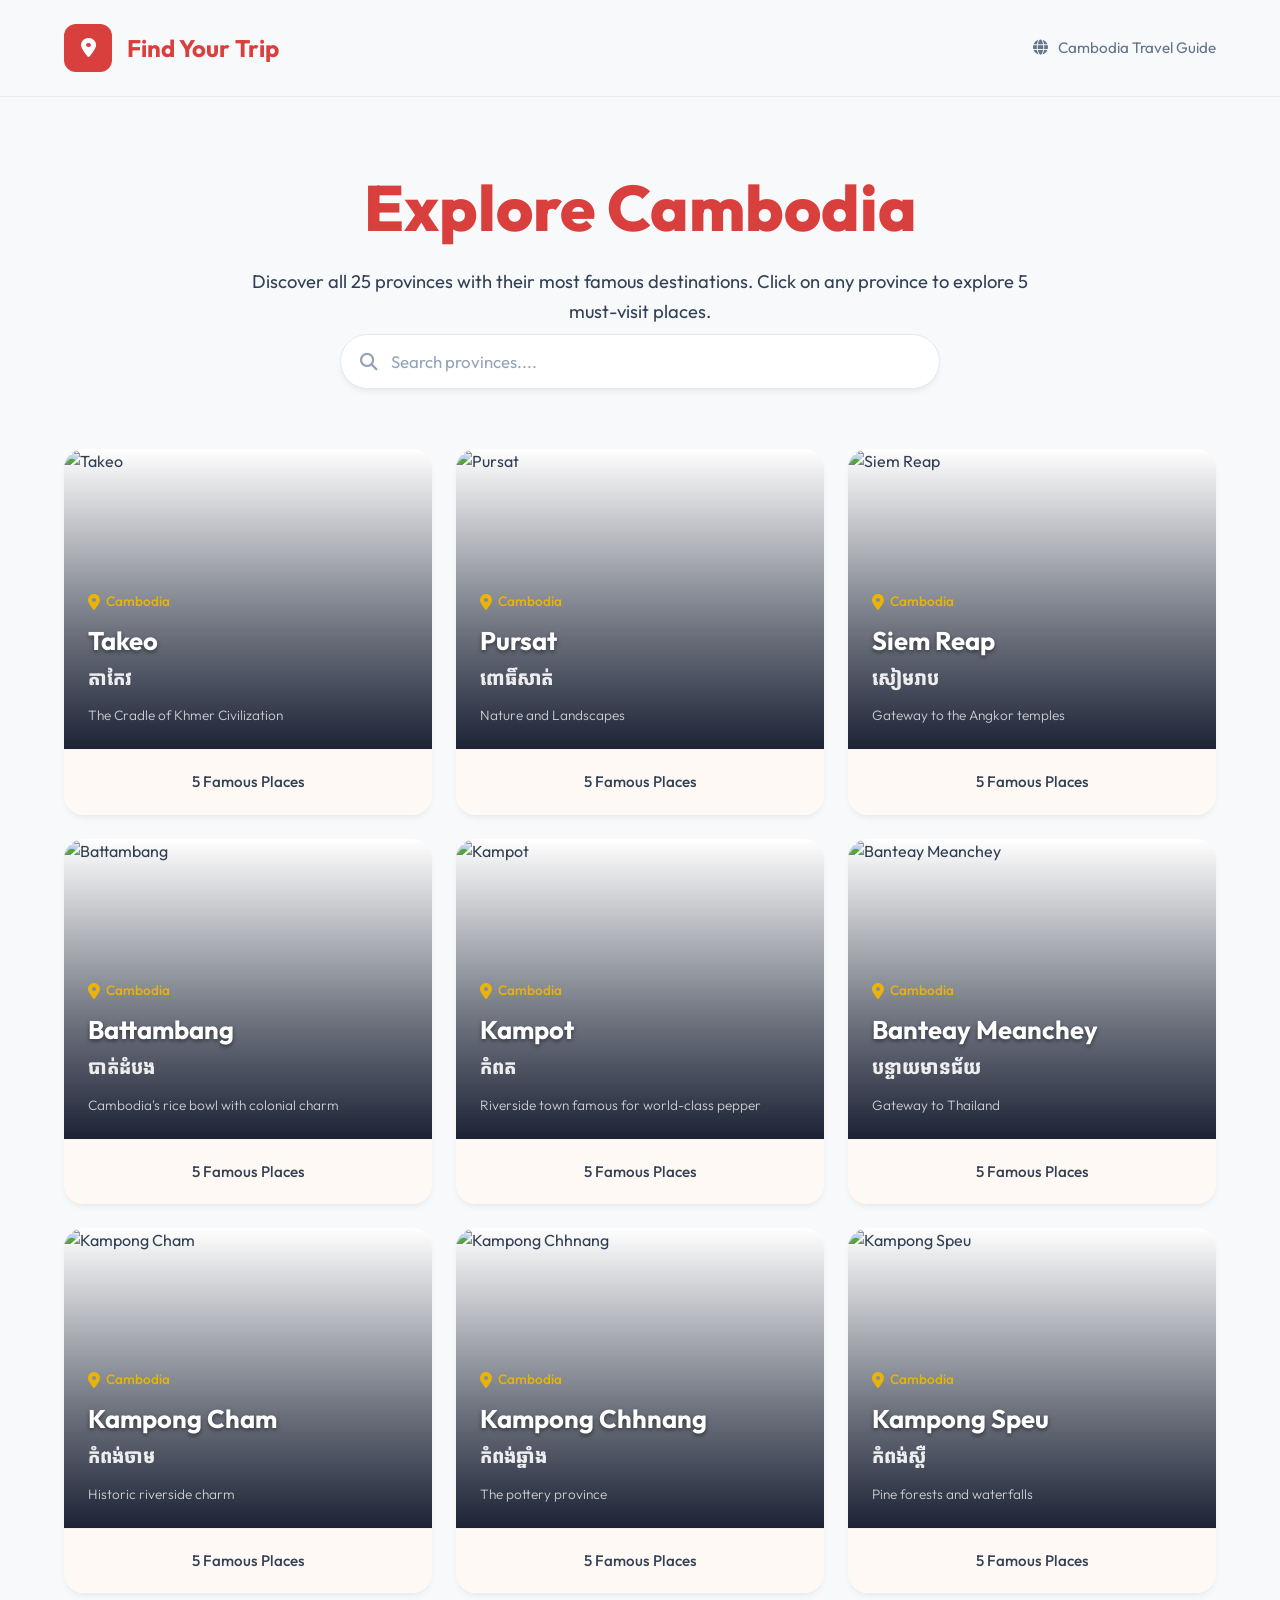
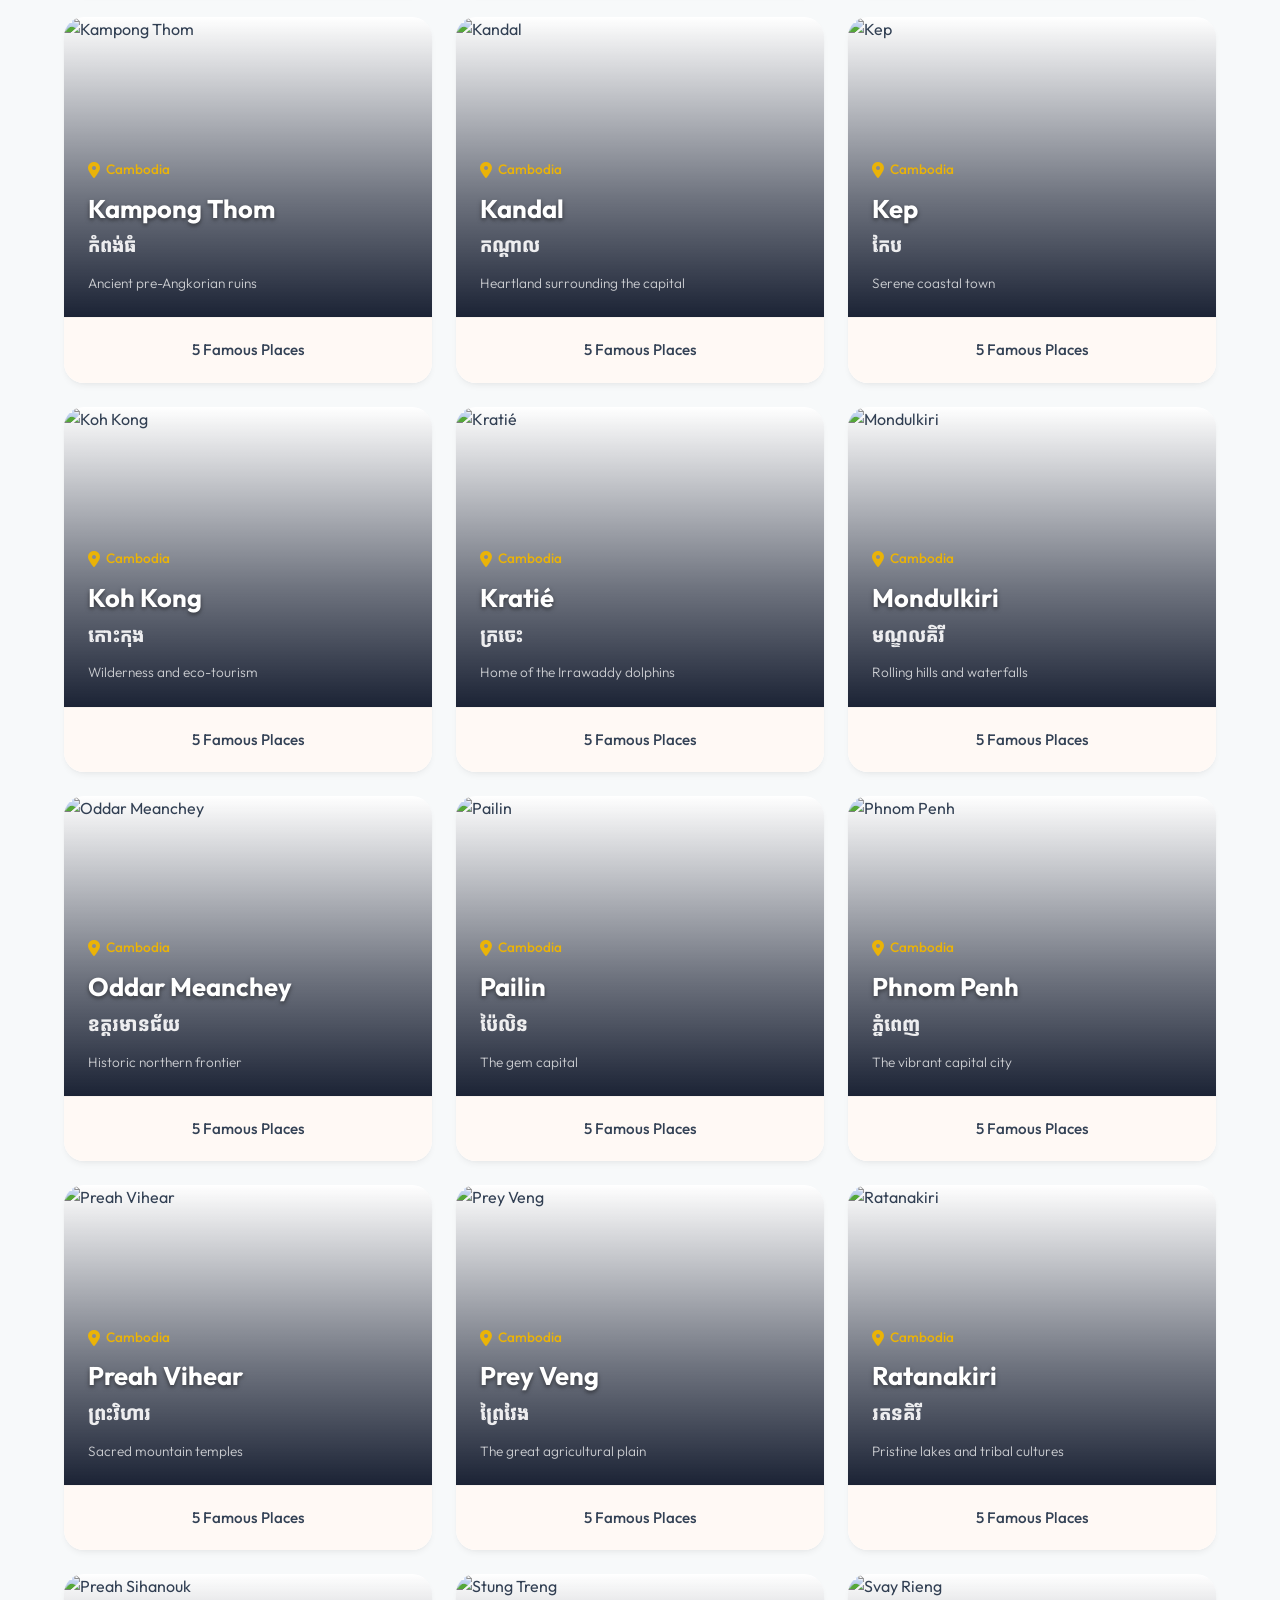
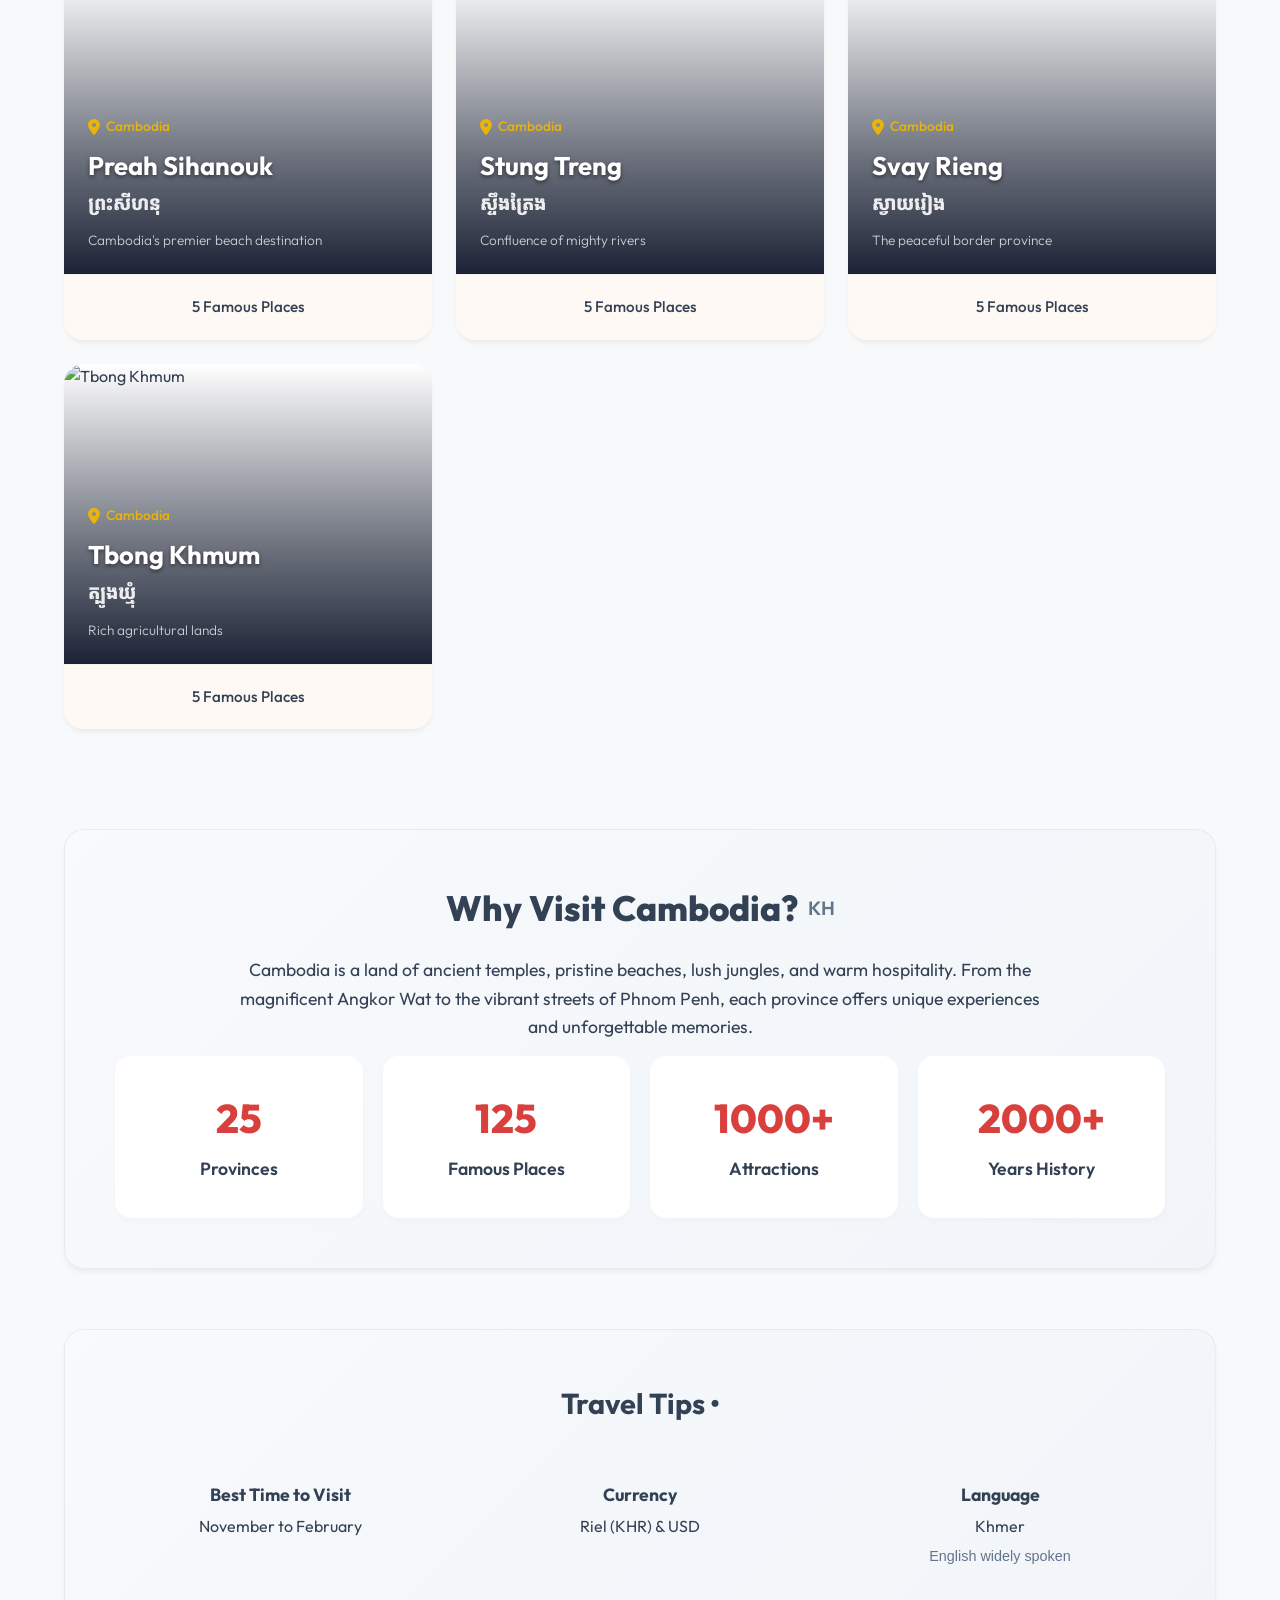
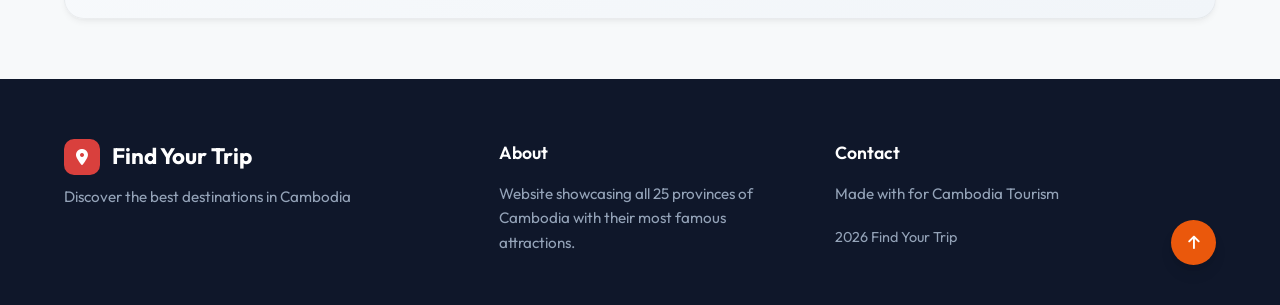
==== index.html @ 3b8cde19 "Add files via upload" ====
<!DOCTYPE html>
<html lang="en">

<head>
    <meta charset="UTF-8">
    <meta name="viewport" content="width=device-width, initial-scale=1.0">
    <title>Find Your Trip - Cambodia Travel Website</title>
    <!-- Google Fonts: Outfit & Kantumruy Pro for Khmer text -->
    <link rel="preconnect" href="https://fonts.googleapis.com">
    <link rel="preconnect" href="https://fonts.gstatic.com" crossorigin>
    <link href="https://fonts.googleapis.com/css2?family=Outfit:wght@300;400;500;600;700;800&display=swap"
        rel="stylesheet">
    <link href="https://fonts.googleapis.com/css2?family=Kantumruy+Pro:wght@300;400;500;600&display=swap"
        rel="stylesheet">
    <!-- FontAwesome for icons -->
    <link rel="stylesheet" href="https://cdnjs.cloudflare.com/ajax/libs/font-awesome/6.4.0/css/all.min.css">
    <link rel="stylesheet" href="style.css">
</head>

<body>

    <!-- Main View: Home Page -->
    <main id="home-view" class="view active">

        <!-- Top Navigation Area matching Figma -->
        <nav class="navbar">
            <div class="container nav-container">
                <div class="logo-section">
                    <div class="logo-icon">
                        <i class="fa-solid fa-location-dot"></i>
                    </div>
                    <div class="logo-text">
                        <span class="logo-title">Find Your Trip</span>

                    </div>
                </div>
                <div class="nav-right">
                    <i class="fa-solid fa-globe"></i>
                    <span>Cambodia Travel Guide</span>
                </div>
            </div>
        </nav>

        <!-- Main Header Section (Clean Style) -->
        <header class="page-header container">
            <h1>Explore Cambodia</h1>
            <p class="header-desc">Discover all 25 provinces with their most famous destinations. Click on any province
                to explore 5 must-visit places.</p>

            <div class="search-container">
                <div class="search-input-wrapper">
                    <i class="fa-solid fa-magnifying-glass search-icon"></i>
                    <input type="text" class="search-input" placeholder="Search provinces...." id="search-input">
                </div>
            </div>
        </header>

        <!-- Provinces Section -->
        <section class="provinces-section">
            <div class="container">
                <div class="provinces-grid" id="provinces-grid">
                    <!-- Provinces injected by JS -->
                </div>
            </div>
        </section>

        <!-- Why Visit Cambodia Section -->
        <section class="why-visit-section">
            <div class="container">
                <div class="why-visit-box">
                    <h2 class="why-title">Why Visit Cambodia? <span class="kh-badge">KH</span></h2>
                    <p class="why-desc-en">Cambodia is a land of ancient temples, pristine beaches, lush jungles, and
                        warm hospitality. From the magnificent Angkor Wat to the vibrant streets of Phnom Penh, each
                        province offers unique experiences and unforgettable memories.</p>

                    <div class="stats-grid">
                        <div class="stat-card">
                            <h3>25</h3>
                            <p>Provinces</p>
                            <span class="stat-kh"></span>
                        </div>
                        <div class="stat-card">
                            <h3>125</h3>
                            <p>Famous Places</p>
                            <span class="stat-kh"></span>
                        </div>
                        <div class="stat-card">
                            <h3>1000+</h3>
                            <p>Attractions</p>
                            <span class="stat-kh"></span>
                        </div>
                        <div class="stat-card">
                            <h3>2000+</h3>
                            <p>Years History</p>
                            <span class="stat-kh"></span>
                        </div>
                    </div>
                </div>
            </div>
        </section>

        <!-- Travel Tips Section -->
        <section class="travel-tips-section">
            <div class="container">
                <div class="travel-tips-box">
                    <h2 class="tips-title">Travel Tips • </h2>

                    <div class="tips-grid">
                        <div class="tip-card">
                            <div class="tip-icon"></div>
                            <h3>Best Time to Visit</h3>
                            <p>November to February</p>
                            <span class="tip-kh"></span>
                        </div>
                        <div class="tip-card">
                            <div class="tip-icon"></div>
                            <h3>Currency</h3>
                            <p>Riel (KHR) & USD</p>
                            <span class="tip-kh"></span>
                        </div>
                        <div class="tip-card">
                            <div class="tip-icon"></div>
                            <h3>Language</h3>
                            <p>Khmer </p>
                            <span class="tip-en">English widely spoken</span>
                        </div>
                    </div>
                </div>
            </div>
        </section>

        <!-- Main Footer -->
        <footer class="main-footer">
            <div class="container">
                <div class="footer-grid">
                    <div class="footer-col brand-col">
                        <div class="footer-logo">
                            <div class="logo-icon footer-icon"><i class="fa-solid fa-location-dot"></i></div>
                            <span class="logo-title footer-title">Find Your Trip</span>
                        </div>
                        <p class="footer-desc">Discover the best destinations in Cambodia</p>
                    </div>

                    <div class="footer-col links-col">
                        <h4>About</h4>
                        <p>Website showcasing all 25 provinces of Cambodia with their most famous attractions.</p>
                    </div>

                    <div class="footer-col contact-col">
                        <h4>Contact</h4>
                        <p>Made with for Cambodia Tourism</p>
                        <p class="copyright"> 2026 Find Your Trip</p>
                    </div>

                    <div class="footer-col back-to-top-col">
                        <a href="#" class="back-to-top-btn" aria-label="Back to top">
                            <i class="fa-solid fa-arrow-up"></i>
                        </a>
                    </div>
                </div>
            </div>
        </footer>
    </main>

    <!-- Load Data and Main Script -->
    <script src="data.js"></script>
    <script src="script.js"></script>
</body>

</html>
---- style.css ----
:root {
    --primary: #d9403d; /* Red color matching Figma "Explore Cambodia" and logo */
    --primary-dark: #b82d2b;
    --accent: #eab308; /* Yellow map pin */
    --bg-light: #f7f9fa; /* Very light gray/white background from screenshot */
    --text-main: #334155; /* Dark slate text for descriptions */
    --text-khmer: #64748b; /* Lighter slate for khmer translations */
    --text-light: #ffffff;
    --card-border: rgba(255, 255, 255, 0.2);
    --shadow-sm: 0 4px 6px -1px rgba(0, 0, 0, 0.05), 0 2px 4px -1px rgba(0, 0, 0, 0.03);
    --shadow-md: 0 10px 15px -3px rgba(0, 0, 0, 0.1), 0 4px 6px -2px rgba(0, 0, 0, 0.05);
    --shadow-lg: 0 20px 25px -5px rgba(0, 0, 0, 0.15), 0 10px 10px -5px rgba(0, 0, 0, 0.04);
    --transition: all 0.3s cubic-bezier(0.4, 0, 0.2, 1);
}

@font-face {
    font-family: 'Kantumruy Pro'; /* A common clean Khmer font similar to the design */
    src: url('https://fonts.gstatic.com/s/kantumruypro/v3/KFO9CqoT-W3w-A-o80oWzV4xZ041Xg.woff2') format('woff2');
    font-style: normal;
    font-display: swap;
}

* {
    margin: 0;
    padding: 0;
    box-sizing: border-box;
}

body {
    font-family: 'Outfit', 'Kantumruy Pro', sans-serif;
    background-color: var(--bg-light);
    color: var(--text-main);
    line-height: 1.6;
    overflow-x: hidden;
}

.container {
    width: 90%;
    max-width: 1400px;
    margin: 0 auto;
}

/* Views Management */
.view {
    display: none;
    opacity: 0;
    transition: opacity 0.4s ease-in-out;
}

.view.active {
    display: block;
    opacity: 1;
    animation: fadeIn 0.5s ease forwards;
}

@keyframes fadeIn {
    from { opacity: 0; transform: translateY(10px); }
    to { opacity: 1; transform: translateY(0); }
}

/* Navbar */
.navbar {
    border-bottom: 1px solid rgba(0,0,0,0.05);
    background-color: transparent;
    padding: 24px 0;
    margin-bottom: 40px;
}

.nav-container {
    display: flex;
    justify-content: space-between;
    align-items: center;
}

.logo-section {
    display: flex;
    align-items: center;
    gap: 15px;
}

.logo-icon {
    width: 48px;
    height: 48px;
    background-color: var(--primary);
    border-radius: 12px; /* rounded square */
    display: flex;
    align-items: center;
    justify-content: center;
    color: white;
    font-size: 20px;
}

.logo-text {
    display: flex;
    flex-direction: column;
}

.logo-title {
    color: var(--primary);
    font-size: 1.5rem;
    font-weight: 700;
    line-height: 1.1;
}

.logo-subtitle {
    color: var(--text-khmer);
    font-size: 0.9rem;
    margin-top: 2px;
}

.nav-right {
    display: flex;
    align-items: center;
    gap: 10px;
    color: var(--text-khmer);
    font-size: 0.95rem;
    cursor: pointer;
}

/* Hero Section Home match Figma */
.page-header {
    text-align: center;
    padding: 20px 0 60px;
    max-width: 800px;
    margin: 0 auto;
}

.page-header h1 {
    font-size: clamp(2.5rem, 5vw, 4.5rem);
    font-weight: 800;
    color: var(--primary);
    margin-bottom: 8px;
}

.header-khmer {
    font-size: 1.6rem;
    color: var(--text-khmer);
    font-weight: 400;
    margin-bottom: 24px;
}

.header-desc {
    font-size: 1.15rem;
    color: var(--text-main);
    margin-bottom: 8px;
}

.header-desc-khmer {
    font-size: 1.05rem;
    color: var(--text-khmer);
    margin-bottom: 40px;
}

/* Search Bar */
.search-container {
    position: relative;
    max-width: 600px;
    margin: 0 auto;
}

.search-input-wrapper {
    position: relative;
    width: 100%;
}

.search-icon {
    position: absolute;
    left: 20px;
    top: 50%;
    transform: translateY(-50%);
    color: #94a3b8;
    font-size: 1.1rem;
}

.search-input {
    width: 100%;
    padding: 16px 20px 16px 50px;
    border-radius: 50px;
    border: 1px solid #e2e8f0;
    background-color: white;
    font-family: inherit;
    font-size: 1.05rem;
    color: var(--text-main);
    box-shadow: var(--shadow-sm);
    outline: none;
    transition: var(--transition);
}

.search-input:focus {
    border-color: #cbd5e1;
    box-shadow: var(--shadow-md);
}

.search-input::placeholder {
    color: #94a3b8;
}


/* Provinces Section */
.provinces-section {
    padding-bottom: 100px;
}

.provinces-grid {
    display: grid;
    grid-template-columns: repeat(auto-fill, minmax(280px, 1fr));
    gap: 24px;
}

/* Figma Style Cards */
.province-card {
    position: relative;
    border-radius: 20px;
    overflow: hidden;
    cursor: pointer;
    box-shadow: var(--shadow-sm);
    transition: var(--transition);
    background-color: #fff;
    display: flex;
    flex-direction: column;
}

.province-card:hover {
    transform: translateY(-8px);
    box-shadow: var(--shadow-lg);
}

.card-img-container {
    width: 100%;
    flex: 1;
    min-height: 300px;
    position: relative;
    overflow: hidden;
}

.card-footer {
    padding: 20px;
    text-align: center;
    color: var(--text-main);
    font-size: 0.95rem;
    font-weight: 500;
    background-color: #fff9f5;
    border-top: 1px solid rgba(0,0,0,0.03);
}

.card-img {
    width: 100%;
    height: 100%;
    object-fit: cover;
    transition: transform 0.8s cubic-bezier(0.4, 0, 0.2, 1);
}

.province-card:hover .card-img {
    transform: scale(1.08); /* slight zoom */
}

.card-overlay {
    position: absolute;
    inset: 0;
    /* Dark gradient specifically heavy on bottom */
    background: linear-gradient(to top, rgba(15, 23, 42, 0.95) 0%, rgba(15, 23, 42, 0.6) 40%, rgba(15, 23, 42, 0) 100%);
    display: flex;
    flex-direction: column;
    justify-content: flex-end;
    padding: 24px;
}

.card-pin {
    display: flex;
    align-items: center;
    gap: 6px;
    color: var(--accent);
    font-size: 0.85rem;
    font-weight: 500;
    margin-bottom: 8px;
    text-transform: capitalize;
}

.card-pin i {
    font-size: 1rem;
}

.card-title {
    color: white;
    font-size: 1.6rem;
    font-weight: 700;
    margin-bottom: 2px;
    transition: var(--transition);
    text-shadow: 0 2px 4px rgba(0,0,0,0.5);
}

.card-khmer-title {
    color: rgba(255, 255, 255, 0.9);
    font-size: 1.2rem;
    margin-bottom: 12px;
    font-family: 'Kantumruy Pro', sans-serif;
}

.card-subtitle {
    color: rgba(255, 255, 255, 0.75);
    font-size: 0.85rem;
    font-weight: 300;
    line-height: 1.4;
    display: -webkit-box;
    -webkit-line-clamp: 2;
    line-clamp: 2;
    -webkit-box-orient: vertical;
    overflow: hidden;
}


/* Detail View Styles (keeping layout but adjusting to Figma style) */
.detail-header {
    position: relative;
    height: 50vh;
    min-height: 350px;
    background-position: center;
    background-size: cover;
    background-repeat: no-repeat;
    display: flex;
    align-items: flex-end;
    padding-bottom: 50px;
    color: white;
    border-radius: 0 0 40px 40px;
    margin-bottom: -40px;
    box-shadow: var(--shadow-md);
}

.hero-overlay {
    position: absolute;
    inset: 0;
    /* Removed background gradient entirely so image is 100% clear */
    background: transparent;
    border-radius: 0 0 40px 40px;
}

.back-btn {
    position: absolute;
    top: 40px;
    left: 40px;
    z-index: 20;
    background: rgba(255, 255, 255, 0.2);
    backdrop-filter: blur(10px);
    border: 1px solid rgba(255, 255, 255, 0.3);
    color: white;
    padding: 10px 20px;
    border-radius: 30px;
    font-family: inherit;
    font-weight: 500;
    font-size: 0.95rem;
    cursor: pointer;
    display: flex;
    align-items: center;
    gap: 8px;
    transition: var(--transition);
    text-decoration: none;
}

.back-btn:hover {
    background: white;
    color: var(--primary);
}

.detail-title-container {
    position: relative;
    z-index: 10;
    padding: 0 40px;
    width: 100%;
    max-width: 1400px;
    margin: 0 auto;
}

.detail-title-container h1 {
    font-size: clamp(2.5rem, 6vw, 4rem);
    font-weight: 800;
    margin-bottom: 5px;
    text-shadow: 2px 2px 4px rgba(0,0,0,0.5);
}

.detail-title-container p {
    font-size: 1.2rem;
    font-weight: 400;
    color: rgba(255, 255, 255, 0.9);
}

.map-section {
    padding: 60px 0 0;
    position: relative;
    z-index: 5;
}

.map-container {
    width: 100%;
    border-radius: 20px;
    overflow: hidden;
    box-shadow: var(--shadow-md);
    background: white;
    padding: 10px;
}

.section-title {
    font-size: 2rem;
    font-weight: 800;
    color: var(--text-main);
    margin-bottom: 25px;
    display: flex;
    align-items: center;
    gap: 10px;
}

.section-title::before {
    content: '';
    display: inline-block;
    width: 6px;
    height: 30px;
    background-color: var(--primary);
    border-radius: 3px;
}

.places-section {
    padding: 80px 0 100px;
    position: relative;
    z-index: 5;
}

.places-grid {
    display: grid;
    grid-template-columns: repeat(auto-fill, minmax(320px, 1fr));
    gap: 30px;
}

.place-card {
    background: white;
    border-radius: 20px;
    overflow: hidden;
    box-shadow: var(--shadow-md);
    transition: var(--transition);
    display: flex;
    flex-direction: column;
    height: 100%;
    border: 1px solid rgba(0,0,0,0.03);
}

.place-card:hover {
    transform: translateY(-5px);
    box-shadow: var(--shadow-lg);
}

.place-img-wrapper {
    width: 100%;
    height: 220px;
    overflow: hidden;
    position: relative;
}

.place-img {
    width: 100%;
    height: 100%;
    object-fit: cover;
    transition: transform 0.5s ease;
}

.place-card:hover .place-img {
    transform: scale(1.05);
}

.place-number {
    position: absolute;
    top: 15px;
    left: 15px;
    background: var(--primary);
    color: white;
    width: 35px;
    height: 35px;
    display: flex;
    align-items: center;
    justify-content: center;
    border-radius: 50%;
    font-weight: 700;
    font-size: 1.1rem;
    box-shadow: 0 4px 6px rgba(0,0,0,0.2);
}

.place-info {
    padding: 25px;
    flex-grow: 1;
    display: flex;
    flex-direction: column;
}

.place-title {
    font-size: 1.35rem;
    font-weight: 700;
    margin-bottom: 12px;
    color: var(--text-main);
}

.place-desc {
    color: var(--text-khmer);
    font-size: 1rem;
    line-height: 1.6;
    font-family: 'Kantumruy Pro', sans-serif;
}

/* Footer */
footer {
    padding: 30px 0;
    text-align: center;
    border-top: 1px solid rgba(0,0,0,0.05);
    color: var(--text-khmer);
    font-size: 0.95rem;
}

/* Responsive */
@media (max-width: 768px) {
    .nav-container {
        flex-direction: column;
        gap: 15px;
    }
    .back-btn {
        top: 20px;
        left: 20px;
        padding: 8px 16px;
        font-size: 0.85rem;
    }
    .detail-title-container {
        padding: 0 20px;
    }
    .provinces-grid {
        grid-template-columns: repeat(auto-fill, minmax(240px, 1fr));
    }
    .place-hero {
        padding: 40px 30px;
    }
}

/* ========================================================
   PLACE DETAILS PAGE STYLES (MATCH NEW FIGMA SCREENSHOT)
   ======================================================== */
.place-hero-container {
    padding-top: 10px;
    padding-bottom: 40px;
}

.place-hero {
    position: relative;
    width: 100%;
    min-height: 400px;
    background-color: #111827; /* Dark rectangle band */
    border-radius: 20px;
    overflow: hidden;
    display: flex;
    flex-direction: column;
    justify-content: center;
    padding: 60px;
    color: white;
}

.place-hero-bg {
    position: absolute;
    inset: 0;
    background-position: center;
    background-size: cover;
    background-repeat: no-repeat;
    opacity: 0.4; /* Dimmed background image matching screenshot */
    filter: brightness(0.7);
}

.place-hero-content {
    position: relative;
    z-index: 10;
    max-width: 800px; /* Align content to left side */
}

.back-link {
    display: inline-flex;
    align-items: center;
    gap: 8px;
    color: white;
    text-decoration: none;
    font-size: 1rem;
    font-weight: 500;
    margin-bottom: 30px;
    opacity: 0.9;
    transition: var(--transition);
}

.back-link:hover {
    opacity: 1;
    color: var(--accent);
}

.place-pin {
    display: flex;
    align-items: center;
    gap: 8px;
    color: var(--accent); /* Yellow pin */
    font-weight: 600;
    font-size: 0.95rem;
    margin-bottom: 15px;
}

.place-hero-title {
    font-size: clamp(2.5rem, 5vw, 4rem);
    font-weight: 800;
    color: white;
    margin-bottom: 5px;
    line-height: 1.1;
}

.place-hero-khmer {
    font-size: 1.5rem;
    color: rgba(255, 255, 255, 0.9);
    font-weight: 400;
    font-family: 'Kantumruy Pro', sans-serif;
    margin-bottom: 25px;
}

.place-hero-tagline {
    font-size: 1.15rem;
    color: rgba(255, 255, 255, 0.85);
    font-weight: 400;
}

/* About Section */
.about-section {
    padding: 20px 0 80px;
    display: flex;
    justify-content: center; /* Centering the text block as seen in screenshot */
}

.about-content {
    max-width: 900px;
    width: 100%;
    padding: 0 20px;
}

.about-heading {
    display: flex;
    align-items: center;
    gap: 12px;
    font-size: 1.8rem;
    font-weight: 700;
    color: var(--text-main);
    margin-bottom: 25px;
}

.about-icon {
    color: #e88c30; /* Orange 'i' icon */
}

.about-text {
    font-size: 1.1rem;
    line-height: 1.8;
    color: var(--text-main);
    white-space: pre-line;
}

/* ========================================================
   MARKETING / INFO SECTIONS (Why Visit, Travel Tips)
   ======================================================== */

.why-visit-section, .travel-tips-section {
    padding: 0 0 60px;
}

.why-visit-box, .travel-tips-box {
    background: linear-gradient(135deg, #f8fafc 0%, #f1f5f9 100%);
    border-radius: 20px;
    padding: 50px;
    text-align: center;
    box-shadow: var(--shadow-sm);
    border: 1px solid rgba(0,0,0,0.05);
}

.why-title {
    font-size: 2.2rem;
    font-weight: 800;
    color: var(--text-main);
    margin-bottom: 20px;
    display: flex;
    align-items: center;
    justify-content: center;
    gap: 10px;
}

.kh-badge {
    font-size: 1.2rem;
    font-weight: 600;
    color: var(--text-khmer);
}

.why-desc-en {
    font-size: 1.1rem;
    color: var(--text-main);
    max-width: 800px;
    margin: 0 auto 15px;
}

.why-desc-kh {
    font-size: 1.1rem;
    color: var(--text-khmer);
    max-width: 800px;
    margin: 0 auto 40px;
    font-family: 'Kantumruy Pro', sans-serif;
    line-height: 1.8;
}

.stats-grid {
    display: grid;
    grid-template-columns: repeat(auto-fit, minmax(200px, 1fr));
    gap: 20px;
}

.stat-card {
    background: white;
    padding: 30px 20px;
    border-radius: 16px;
    box-shadow: 0 4px 6px rgba(0,0,0,0.02);
    transition: var(--transition);
}

.stat-card:hover {
    transform: translateY(-5px);
    box-shadow: var(--shadow-md);
}

.stat-card h3 {
    font-size: 2.5rem;
    font-weight: 800;
    color: var(--primary);
    margin-bottom: 5px;
}

.stat-card p {
    font-size: 1.1rem;
    font-weight: 600;
    color: var(--text-main);
    margin-bottom: 5px;
}

.stat-kh {
    font-size: 0.95rem;
    color: var(--text-khmer);
    font-family: 'Kantumruy Pro', sans-serif;
}

/* Travel Tips */
.tips-title {
    font-size: 1.8rem;
    font-weight: 700;
    color: var(--text-main);
    margin-bottom: 40px;
}

.tips-kh {
    font-family: 'Kantumruy Pro', sans-serif;
    color: var(--text-khmer);
}

.tips-grid {
    display: grid;
    grid-template-columns: repeat(auto-fit, minmax(250px, 1fr));
    gap: 30px;
}

.tip-card {
    display: flex;
    flex-direction: column;
    align-items: center;
}

.tip-icon {
    font-size: 2.5rem;
    margin-bottom: 15px;
}

.tip-card h3 {
    font-size: 1.1rem;
    font-weight: 700;
    color: var(--text-main);
    margin-bottom: 5px;
}

.tip-card p {
    font-size: 1rem;
    color: var(--text-main);
    margin-bottom: 5px;
}

.tip-kh, .tip-en {
    font-size: 0.9rem;
    color: var(--text-khmer);
    font-family: 'Kantumruy Pro', sans-serif;
}

/* ========================================================
   MAIN FOOTER
   ======================================================== */
.main-footer {
    background-color: #0f172a; /* Dark slate */
    color: #e2e8f0;
    padding: 60px 0 40px;
    border-top: none;
    text-align: left;
}

.footer-grid {
    display: grid;
    grid-template-columns: 2fr 1.5fr 1.5fr auto;
    gap: 40px;
    align-items: start;
}

.footer-logo {
    display: flex;
    align-items: center;
    gap: 12px;
    margin-bottom: 10px;
}

.footer-icon {
    width: 36px;
    height: 36px;
    font-size: 16px;
    display: flex;
    align-items: center;
    justify-content: center;
    background-color: var(--primary);
    border-radius: 10px;
    color: white;
}

.footer-title {
    color: white;
    font-size: 1.4rem;
    font-weight: 700;
}

.footer-brand-kh {
    font-family: 'Kantumruy Pro', sans-serif;
    color: #94a3b8;
    margin-bottom: 5px;
    font-size: 0.95rem;
}

.footer-desc {
    color: #94a3b8;
    font-size: 0.95rem;
}

.footer-col h4 {
    color: white;
    font-size: 1.1rem;
    font-weight: 600;
    margin-bottom: 15px;
}

.footer-col p {
    color: #94a3b8;
    font-size: 0.95rem;
    line-height: 1.6;
    margin-bottom: 10px;
}

.copyright {
    display: block;
    margin-top: 20px;
    font-size: 0.9rem !important;
}

.back-to-top-col {
    display: flex;
    justify-content: flex-end;
    align-items: flex-end;
    height: 100%;
}

.back-to-top-btn {
    display: flex;
    align-items: center;
    justify-content: center;
    width: 45px;
    height: 45px;
    background-color: #ea580c; /* Orange matching image */
    color: white;
    border-radius: 50%;
    text-decoration: none;
    transition: var(--transition);
    box-shadow: var(--shadow-md);
}

.back-to-top-btn:hover {
    background-color: #c2410c;
    transform: translateY(-3px);
}

@media (max-width: 900px) {
    .footer-grid {
        grid-template-columns: 1fr 1fr;
    }
    .back-to-top-col {
        justify-content: flex-start;
        align-items: flex-start;
        margin-top: 20px;
    }
}

@media (max-width: 600px) {
    .footer-grid {
        grid-template-columns: 1fr;
    }
    .why-visit-box, .travel-tips-box {
        padding: 30px 20px;
    }
}
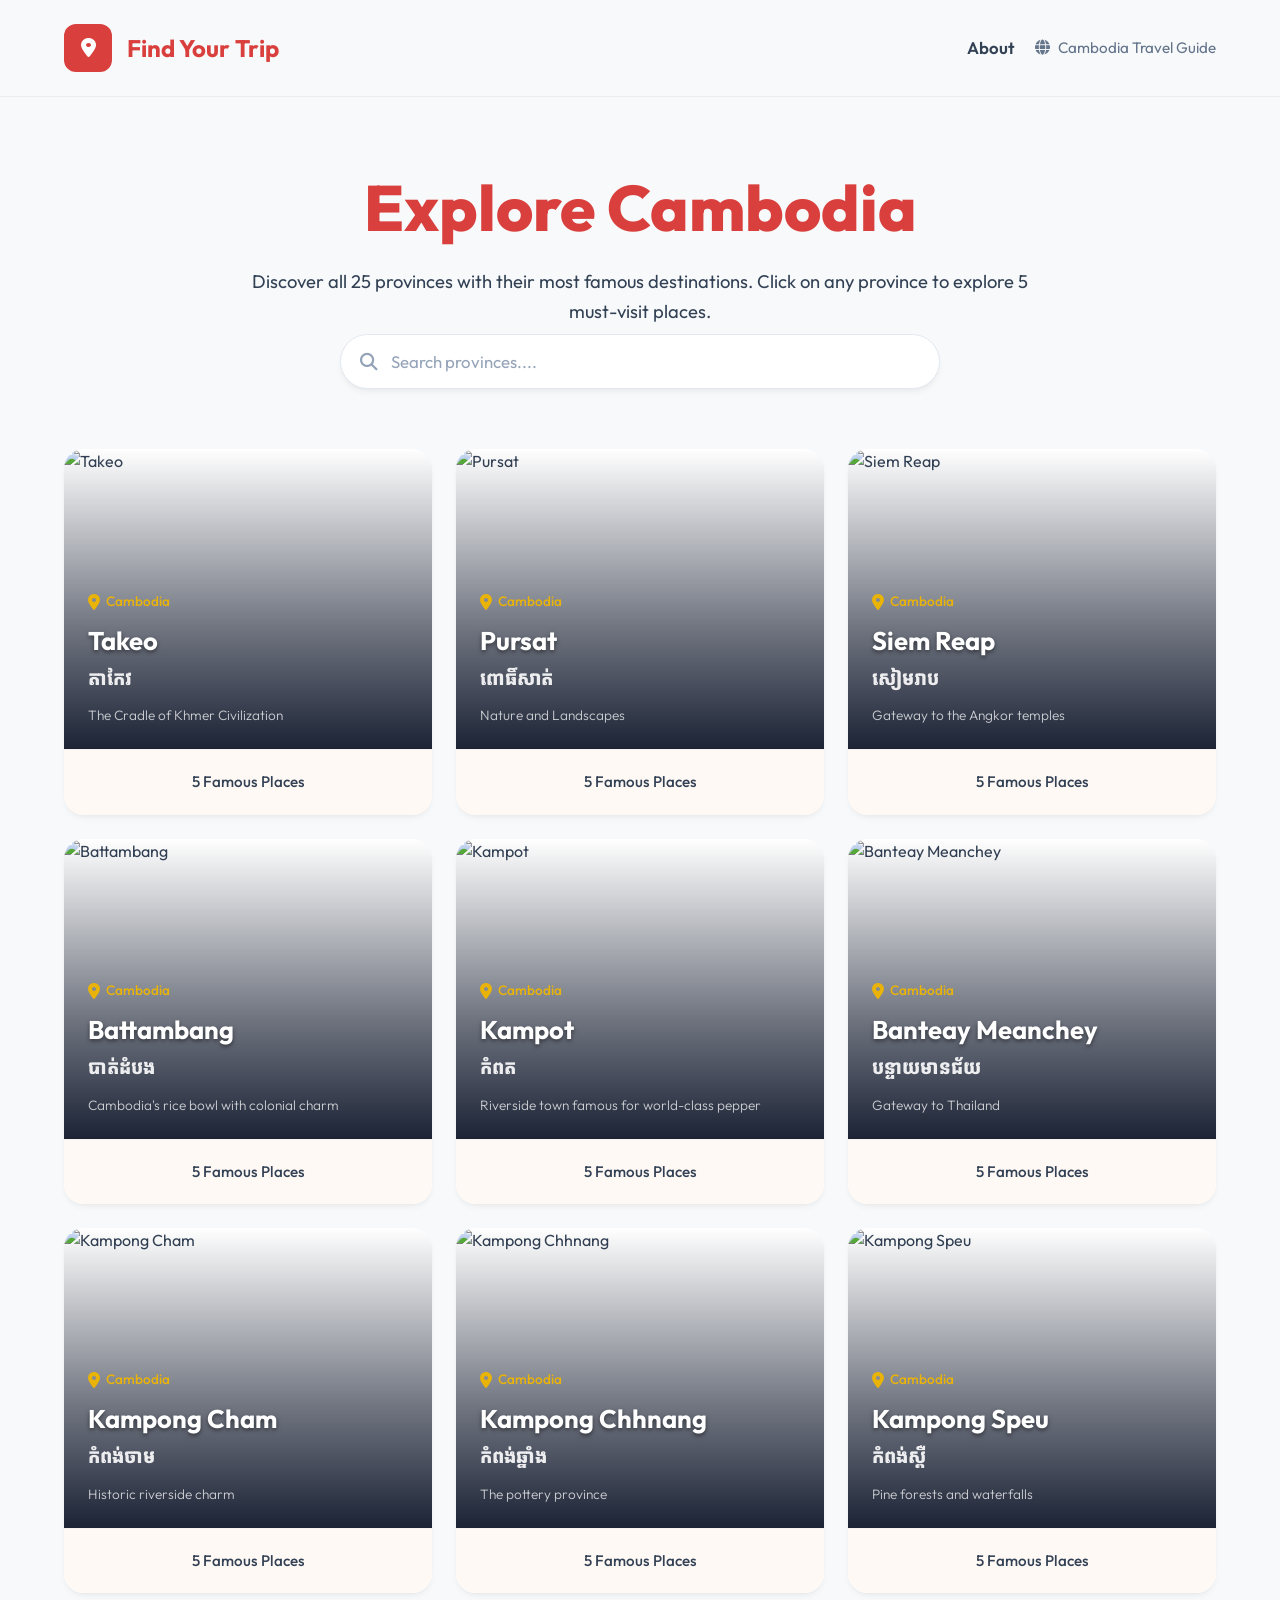
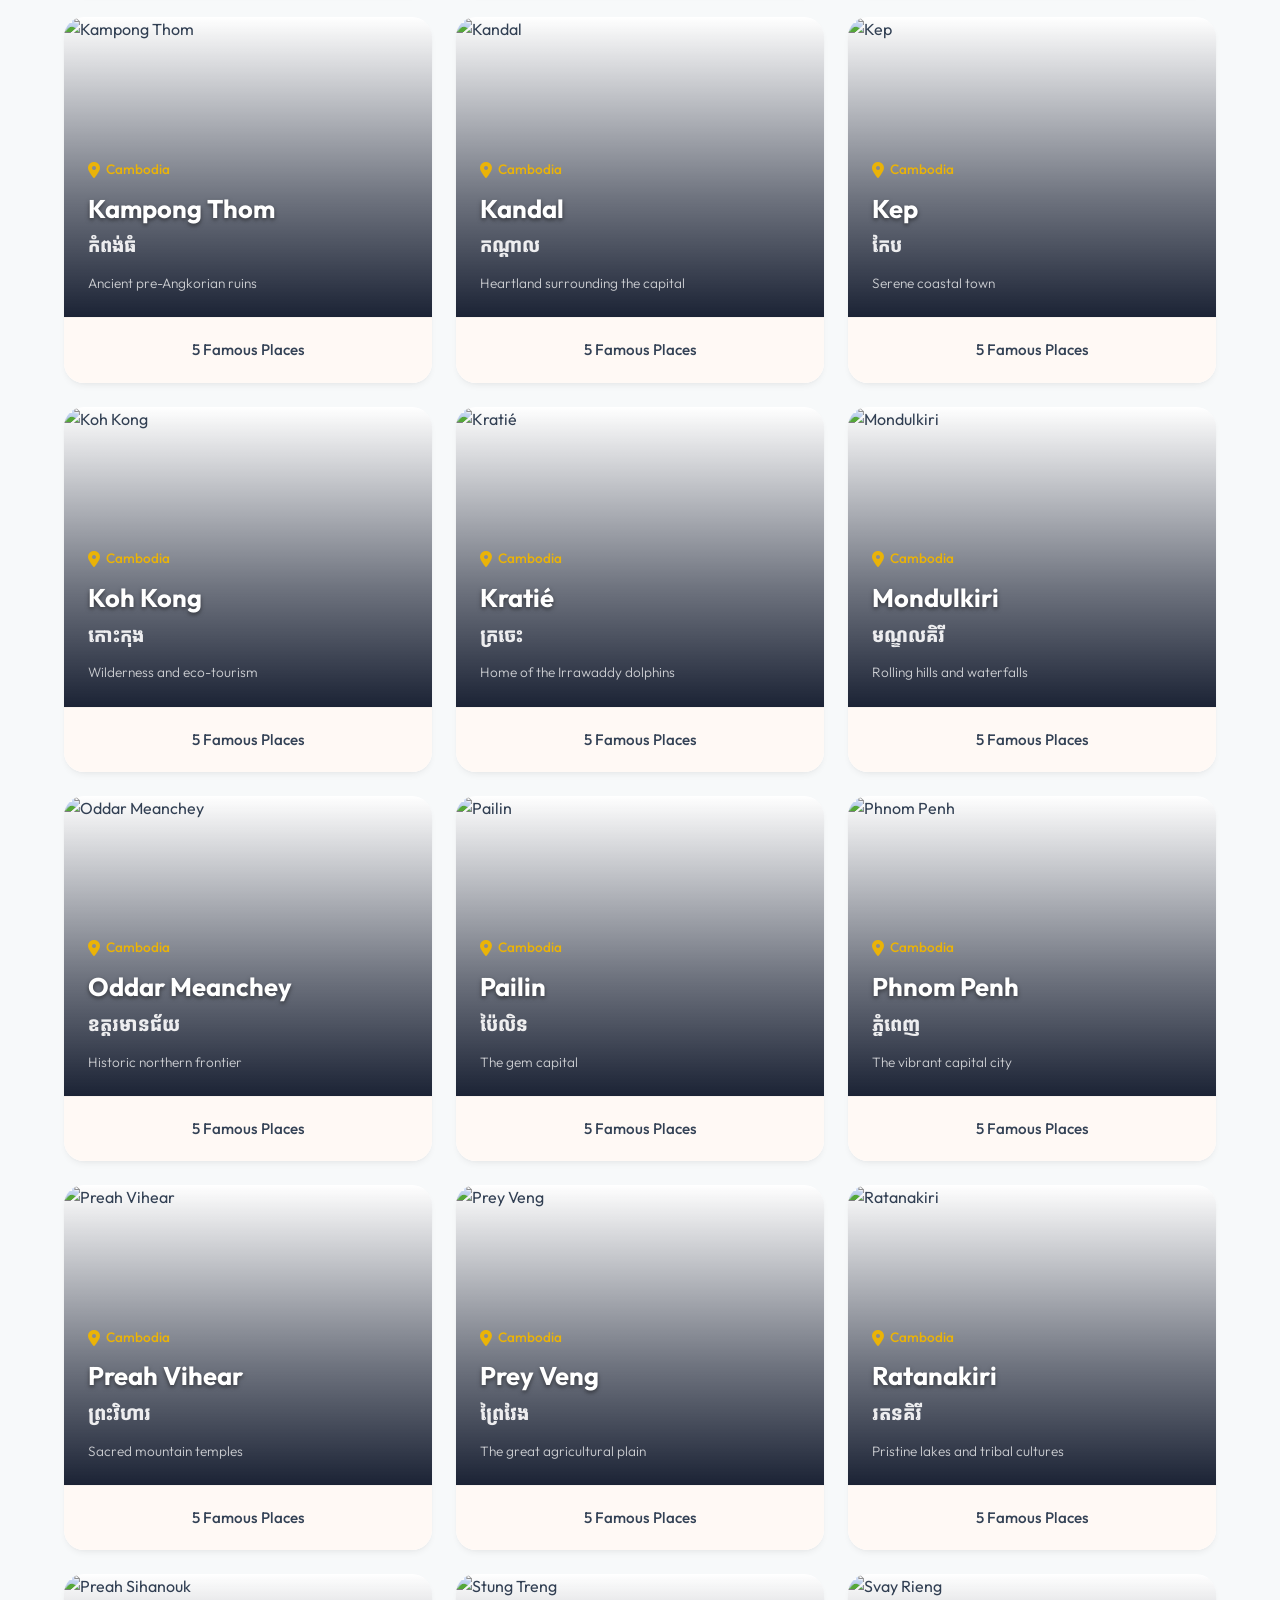
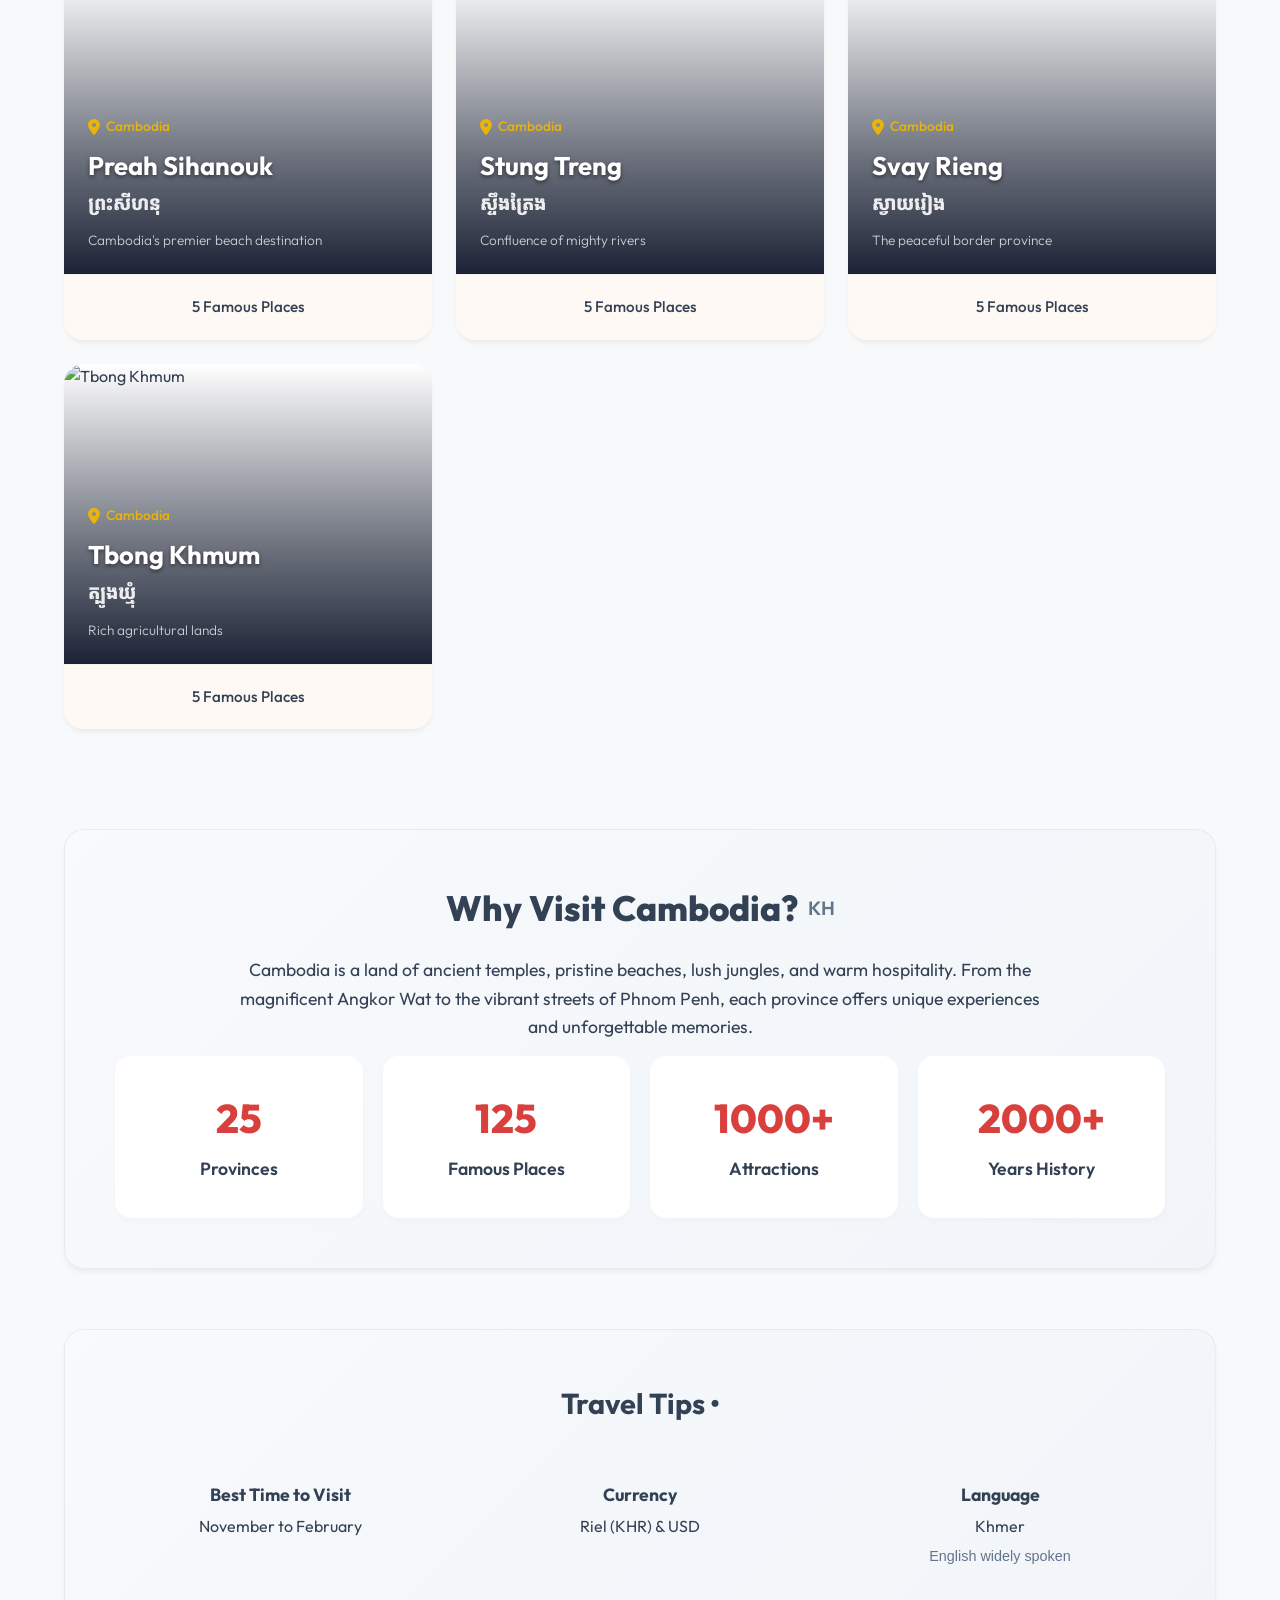
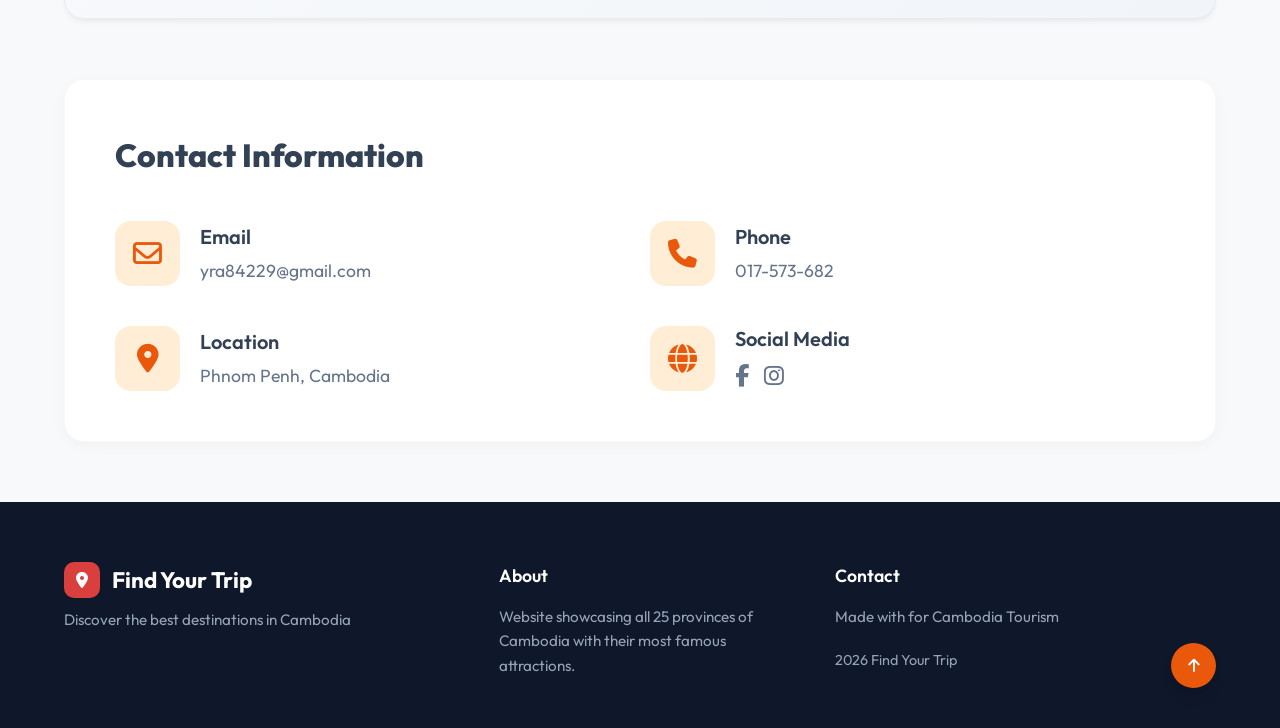
==== commit dc77d8a4: "Add files via upload" ====
--- a/index.html
+++ b/index.html
@@ -5,24 +5,24 @@
     <meta charset="UTF-8">
     <meta name="viewport" content="width=device-width, initial-scale=1.0">
     <title>Find Your Trip - Cambodia Travel Website</title>
-    <!-- Google Fonts: Outfit & Kantumruy Pro for Khmer text -->
+
     <link rel="preconnect" href="https://fonts.googleapis.com">
     <link rel="preconnect" href="https://fonts.gstatic.com" crossorigin>
     <link href="https://fonts.googleapis.com/css2?family=Outfit:wght@300;400;500;600;700;800&display=swap"
         rel="stylesheet">
     <link href="https://fonts.googleapis.com/css2?family=Kantumruy+Pro:wght@300;400;500;600&display=swap"
         rel="stylesheet">
-    <!-- FontAwesome for icons -->
+
     <link rel="stylesheet" href="https://cdnjs.cloudflare.com/ajax/libs/font-awesome/6.4.0/css/all.min.css">
     <link rel="stylesheet" href="style.css">
 </head>
 
 <body>
 
-    <!-- Main View: Home Page -->
+
     <main id="home-view" class="view active">
 
-        <!-- Top Navigation Area matching Figma -->
+
         <nav class="navbar">
             <div class="container nav-container">
                 <div class="logo-section">
@@ -35,13 +35,16 @@
                     </div>
                 </div>
                 <div class="nav-right">
-                    <i class="fa-solid fa-globe"></i>
-                    <span>Cambodia Travel Guide</span>
+                    <a href="#about" class="nav-link">About</a>
+                    <div class="nav-guide">
+                        <i class="fa-solid fa-globe"></i>
+                        <span>Cambodia Travel Guide</span>
+                    </div>
                 </div>
             </div>
         </nav>
 
-        <!-- Main Header Section (Clean Style) -->
+
         <header class="page-header container">
             <h1>Explore Cambodia</h1>
             <p class="header-desc">Discover all 25 provinces with their most famous destinations. Click on any province
@@ -65,7 +68,7 @@
         </section>
 
         <!-- Why Visit Cambodia Section -->
-        <section class="why-visit-section">
+        <section id="about" class="why-visit-section">
             <div class="container">
                 <div class="why-visit-box">
                     <h2 class="why-title">Why Visit Cambodia? <span class="kh-badge">KH</span></h2>
@@ -129,6 +132,59 @@
             </div>
         </section>
 
+        <!-- Contact Section -->
+        <section id="contact" class="contact-section">
+            <div class="container">
+                <div class="contact-box">
+                    <h2 class="contact-title">Contact Information</h2>
+                    <div class="contact-grid">
+                        <div class="contact-item">
+                            <div class="contact-icon">
+                                <i class="fa-regular fa-envelope"></i>
+                            </div>
+                            <div class="contact-details">
+                                <h3>Email</h3>
+                                <p>yra84229@gmail.com</p>
+                            </div>
+                        </div>
+                        <div class="contact-item">
+                            <div class="contact-icon">
+                                <i class="fa-solid fa-phone"></i>
+                            </div>
+                            <div class="contact-details">
+                                <h3>Phone</h3>
+                                <p>017-573-682</p>
+                            </div>
+                        </div>
+                        <div class="contact-item">
+                            <div class="contact-icon">
+                                <i class="fa-solid fa-location-dot"></i>
+                            </div>
+                            <div class="contact-details">
+                                <h3>Location</h3>
+                                <p>Phnom Penh, Cambodia</p>
+                            </div>
+                        </div>
+                        <div class="contact-item">
+                            <div class="contact-icon">
+                                <i class="fa-solid fa-globe"></i>
+                            </div>
+                            <div class="contact-details">
+                                <h3>Social Media</h3>
+                                <div class="social-links">
+                                    <a href="https://www.facebook.com/share/14hLmmP1Gvx/?mibextid=wwXIfr"
+                                        target="_blank" rel="noopener noreferrer"><i
+                                            class="fa-brands fa-facebook-f"></i></a>
+                                    <a href="https://www.instagram.com/iur.aaaa" target="_blank"
+                                        rel="noopener noreferrer"><i class="fa-brands fa-instagram"></i></a>
+                                </div>
+                            </div>
+                        </div>
+                    </div>
+                </div>
+            </div>
+        </section>
+
         <!-- Main Footer -->
         <footer class="main-footer">
             <div class="container">
--- a/style.css
+++ b/style.css
@@ -1,10 +1,15 @@
 :root {
-    --primary: #d9403d; /* Red color matching Figma "Explore Cambodia" and logo */
+    --primary: #d9403d;
+   
     --primary-dark: #b82d2b;
-    --accent: #eab308; /* Yellow map pin */
-    --bg-light: #f7f9fa; /* Very light gray/white background from screenshot */
-    --text-main: #334155; /* Dark slate text for descriptions */
-    --text-khmer: #64748b; /* Lighter slate for khmer translations */
+    --accent: #eab308;
+   
+    --bg-light: #f7f9fa;
+    
+    --text-main: #334155;
+   
+    --text-khmer: #64748b;
+   
     --text-light: #ffffff;
     --card-border: rgba(255, 255, 255, 0.2);
     --shadow-sm: 0 4px 6px -1px rgba(0, 0, 0, 0.05), 0 2px 4px -1px rgba(0, 0, 0, 0.03);
@@ -14,7 +19,8 @@
 }
 
 @font-face {
-    font-family: 'Kantumruy Pro'; /* A common clean Khmer font similar to the design */
+    font-family: 'Kantumruy Pro';
+   
     src: url('https://fonts.gstatic.com/s/kantumruypro/v3/KFO9CqoT-W3w-A-o80oWzV4xZ041Xg.woff2') format('woff2');
     font-style: normal;
     font-display: swap;
@@ -40,7 +46,7 @@
     margin: 0 auto;
 }
 
-/* Views Management */
+
 .view {
     display: none;
     opacity: 0;
@@ -54,13 +60,19 @@
 }
 
 @keyframes fadeIn {
-    from { opacity: 0; transform: translateY(10px); }
-    to { opacity: 1; transform: translateY(0); }
-}
-
-/* Navbar */
+    from {
+        opacity: 0;
+        transform: translateY(10px);
+    }
+
+    to {
+        opacity: 1;
+        transform: translateY(0);
+    }
+}
+
 .navbar {
-    border-bottom: 1px solid rgba(0,0,0,0.05);
+    border-bottom: 1px solid rgba(0, 0, 0, 0.05);
     background-color: transparent;
     padding: 24px 0;
     margin-bottom: 40px;
@@ -82,7 +94,8 @@
     width: 48px;
     height: 48px;
     background-color: var(--primary);
-    border-radius: 12px; /* rounded square */
+    border-radius: 12px;
+    /* rounded square */
     display: flex;
     align-items: center;
     justify-content: center;
@@ -111,10 +124,33 @@
 .nav-right {
     display: flex;
     align-items: center;
-    gap: 10px;
+    gap: 20px;
+}
+
+.nav-link {
+    text-decoration: none;
+    color: var(--text-main);
+    font-weight: 600;
+    font-size: 1.05rem;
+    transition: var(--transition);
+}
+
+.nav-link:hover {
+    color: var(--primary);
+}
+
+.nav-guide {
+    display: flex;
+    align-items: center;
+    gap: 8px;
     color: var(--text-khmer);
     font-size: 0.95rem;
     cursor: pointer;
+    transition: var(--transition);
+}
+
+.nav-guide:hover {
+    color: var(--primary);
 }
 
 /* Hero Section Home match Figma */
@@ -240,7 +276,7 @@
     font-size: 0.95rem;
     font-weight: 500;
     background-color: #fff9f5;
-    border-top: 1px solid rgba(0,0,0,0.03);
+    border-top: 1px solid rgba(0, 0, 0, 0.03);
 }
 
 .card-img {
@@ -251,7 +287,8 @@
 }
 
 .province-card:hover .card-img {
-    transform: scale(1.08); /* slight zoom */
+    transform: scale(1.08);
+    /* slight zoom */
 }
 
 .card-overlay {
@@ -286,7 +323,7 @@
     font-weight: 700;
     margin-bottom: 2px;
     transition: var(--transition);
-    text-shadow: 0 2px 4px rgba(0,0,0,0.5);
+    text-shadow: 0 2px 4px rgba(0, 0, 0, 0.5);
 }
 
 .card-khmer-title {
@@ -374,7 +411,7 @@
     font-size: clamp(2.5rem, 6vw, 4rem);
     font-weight: 800;
     margin-bottom: 5px;
-    text-shadow: 2px 2px 4px rgba(0,0,0,0.5);
+    text-shadow: 2px 2px 4px rgba(0, 0, 0, 0.5);
 }
 
 .detail-title-container p {
@@ -438,7 +475,7 @@
     display: flex;
     flex-direction: column;
     height: 100%;
-    border: 1px solid rgba(0,0,0,0.03);
+    border: 1px solid rgba(0, 0, 0, 0.03);
 }
 
 .place-card:hover {
@@ -478,7 +515,7 @@
     border-radius: 50%;
     font-weight: 700;
     font-size: 1.1rem;
-    box-shadow: 0 4px 6px rgba(0,0,0,0.2);
+    box-shadow: 0 4px 6px rgba(0, 0, 0, 0.2);
 }
 
 .place-info {
@@ -506,7 +543,7 @@
 footer {
     padding: 30px 0;
     text-align: center;
-    border-top: 1px solid rgba(0,0,0,0.05);
+    border-top: 1px solid rgba(0, 0, 0, 0.05);
     color: var(--text-khmer);
     font-size: 0.95rem;
 }
@@ -517,18 +554,22 @@
         flex-direction: column;
         gap: 15px;
     }
+
     .back-btn {
         top: 20px;
         left: 20px;
         padding: 8px 16px;
         font-size: 0.85rem;
     }
+
     .detail-title-container {
         padding: 0 20px;
     }
+
     .provinces-grid {
         grid-template-columns: repeat(auto-fill, minmax(240px, 1fr));
     }
+
     .place-hero {
         padding: 40px 30px;
     }
@@ -546,7 +587,8 @@
     position: relative;
     width: 100%;
     min-height: 400px;
-    background-color: #111827; /* Dark rectangle band */
+    background-color: #111827;
+    /* Dark rectangle band */
     border-radius: 20px;
     overflow: hidden;
     display: flex;
@@ -562,14 +604,16 @@
     background-position: center;
     background-size: cover;
     background-repeat: no-repeat;
-    opacity: 0.4; /* Dimmed background image matching screenshot */
+    opacity: 0.4;
+    /* Dimmed background image matching screenshot */
     filter: brightness(0.7);
 }
 
 .place-hero-content {
     position: relative;
     z-index: 10;
-    max-width: 800px; /* Align content to left side */
+    max-width: 800px;
+    /* Align content to left side */
 }
 
 .back-link {
@@ -594,7 +638,8 @@
     display: flex;
     align-items: center;
     gap: 8px;
-    color: var(--accent); /* Yellow pin */
+    color: var(--accent);
+    /* Yellow pin */
     font-weight: 600;
     font-size: 0.95rem;
     margin-bottom: 15px;
@@ -626,7 +671,8 @@
 .about-section {
     padding: 20px 0 80px;
     display: flex;
-    justify-content: center; /* Centering the text block as seen in screenshot */
+    justify-content: center;
+    /* Centering the text block as seen in screenshot */
 }
 
 .about-content {
@@ -646,7 +692,8 @@
 }
 
 .about-icon {
-    color: #e88c30; /* Orange 'i' icon */
+    color: #e88c30;
+    /* Orange 'i' icon */
 }
 
 .about-text {
@@ -660,17 +707,19 @@
    MARKETING / INFO SECTIONS (Why Visit, Travel Tips)
    ======================================================== */
 
-.why-visit-section, .travel-tips-section {
+.why-visit-section,
+.travel-tips-section {
     padding: 0 0 60px;
 }
 
-.why-visit-box, .travel-tips-box {
+.why-visit-box,
+.travel-tips-box {
     background: linear-gradient(135deg, #f8fafc 0%, #f1f5f9 100%);
     border-radius: 20px;
     padding: 50px;
     text-align: center;
     box-shadow: var(--shadow-sm);
-    border: 1px solid rgba(0,0,0,0.05);
+    border: 1px solid rgba(0, 0, 0, 0.05);
 }
 
 .why-title {
@@ -716,7 +765,7 @@
     background: white;
     padding: 30px 20px;
     border-radius: 16px;
-    box-shadow: 0 4px 6px rgba(0,0,0,0.02);
+    box-shadow: 0 4px 6px rgba(0, 0, 0, 0.02);
     transition: var(--transition);
 }
 
@@ -788,7 +837,8 @@
     margin-bottom: 5px;
 }
 
-.tip-kh, .tip-en {
+.tip-kh,
+.tip-en {
     font-size: 0.9rem;
     color: var(--text-khmer);
     font-family: 'Kantumruy Pro', sans-serif;
@@ -798,7 +848,8 @@
    MAIN FOOTER
    ======================================================== */
 .main-footer {
-    background-color: #0f172a; /* Dark slate */
+    background-color: #0f172a;
+    /* Dark slate */
     color: #e2e8f0;
     padding: 60px 0 40px;
     border-top: none;
@@ -882,7 +933,8 @@
     justify-content: center;
     width: 45px;
     height: 45px;
-    background-color: #ea580c; /* Orange matching image */
+    background-color: #ea580c;
+    /* Orange matching image */
     color: white;
     border-radius: 50%;
     text-decoration: none;
@@ -895,10 +947,97 @@
     transform: translateY(-3px);
 }
 
+/* Contact Section */
+.contact-section {
+    padding: 0 0 60px;
+}
+
+.contact-box {
+    background: white;
+    border-radius: 20px;
+    padding: 50px;
+    box-shadow: 0 4px 15px rgba(0, 0, 0, 0.03);
+    border: 1px solid rgba(0, 0, 0, 0.03);
+}
+
+.contact-title {
+    font-size: 2rem;
+    font-weight: 800;
+    color: var(--text-main);
+    margin-bottom: 40px;
+}
+
+.contact-grid {
+    display: grid;
+    grid-template-columns: 1fr 1fr;
+    gap: 40px 20px;
+}
+
+.contact-item {
+    display: flex;
+    align-items: flex-start;
+    gap: 20px;
+}
+
+.contact-icon {
+    width: 65px;
+    height: 65px;
+    border-radius: 16px;
+    background-color: #ffedd5;
+    color: #ea580c;
+    display: flex;
+    align-items: center;
+    justify-content: center;
+    font-size: 1.8rem;
+    flex-shrink: 0;
+}
+
+.contact-details {
+    display: flex;
+    flex-direction: column;
+    justify-content: center;
+    height: 65px; /* Align with icon */
+}
+
+.contact-details h3 {
+    font-size: 1.25rem;
+    font-weight: 600;
+    color: var(--text-main);
+    margin-bottom: 4px;
+}
+
+.contact-details p {
+    font-size: 1.1rem;
+    color: var(--text-khmer);
+}
+
+.social-links {
+    display: flex;
+    gap: 15px;
+    align-items: center;
+    height: 100%;
+}
+
+.social-links a {
+    color: var(--text-khmer);
+    font-size: 1.4rem;
+    transition: var(--transition);
+    text-decoration: none;
+}
+
+.social-links a:hover {
+    color: #ea580c;
+}
+
 @media (max-width: 900px) {
     .footer-grid {
         grid-template-columns: 1fr 1fr;
     }
+
+    .contact-grid {
+        gap: 30px;
+    }
+
     .back-to-top-col {
         justify-content: flex-start;
         align-items: flex-start;
@@ -910,7 +1049,14 @@
     .footer-grid {
         grid-template-columns: 1fr;
     }
-    .why-visit-box, .travel-tips-box {
+
+    .contact-grid {
+        grid-template-columns: 1fr;
+    }
+
+    .why-visit-box,
+    .travel-tips-box,
+    .contact-box {
         padding: 30px 20px;
     }
-}
+}
